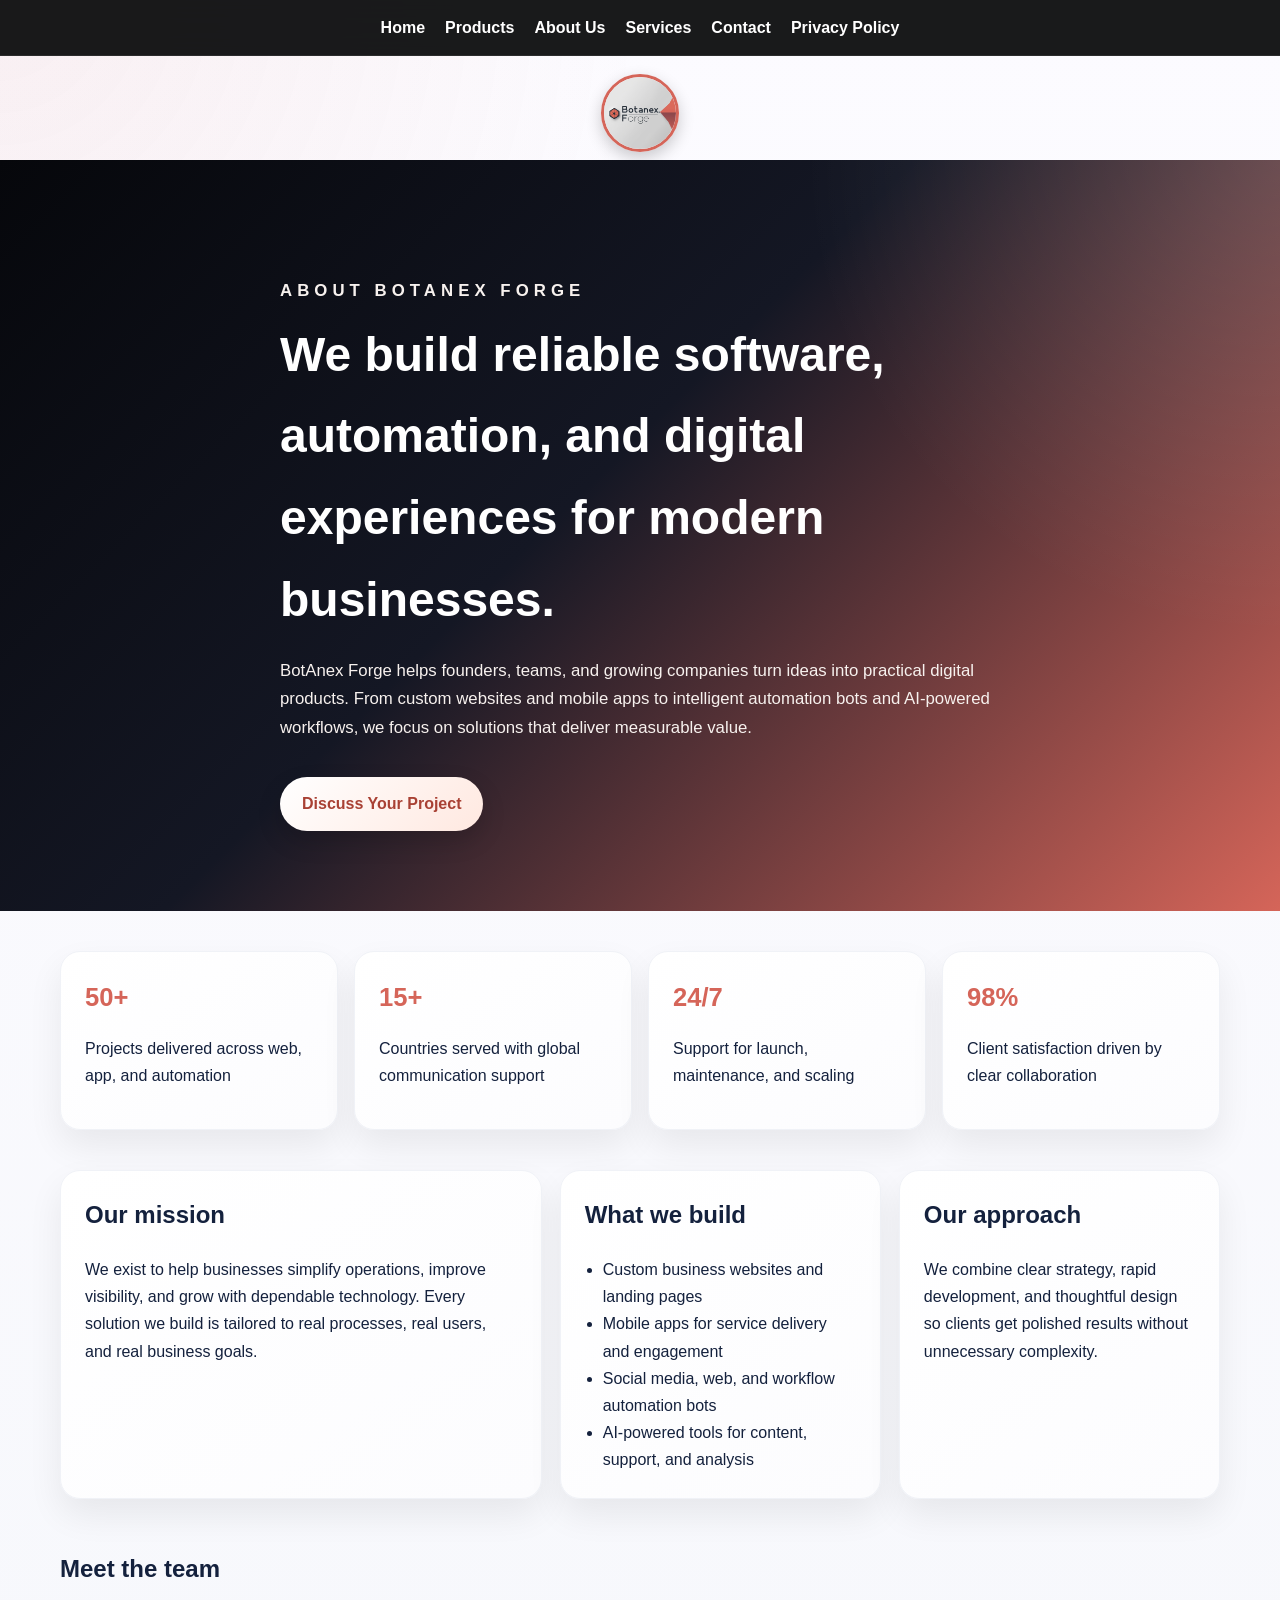
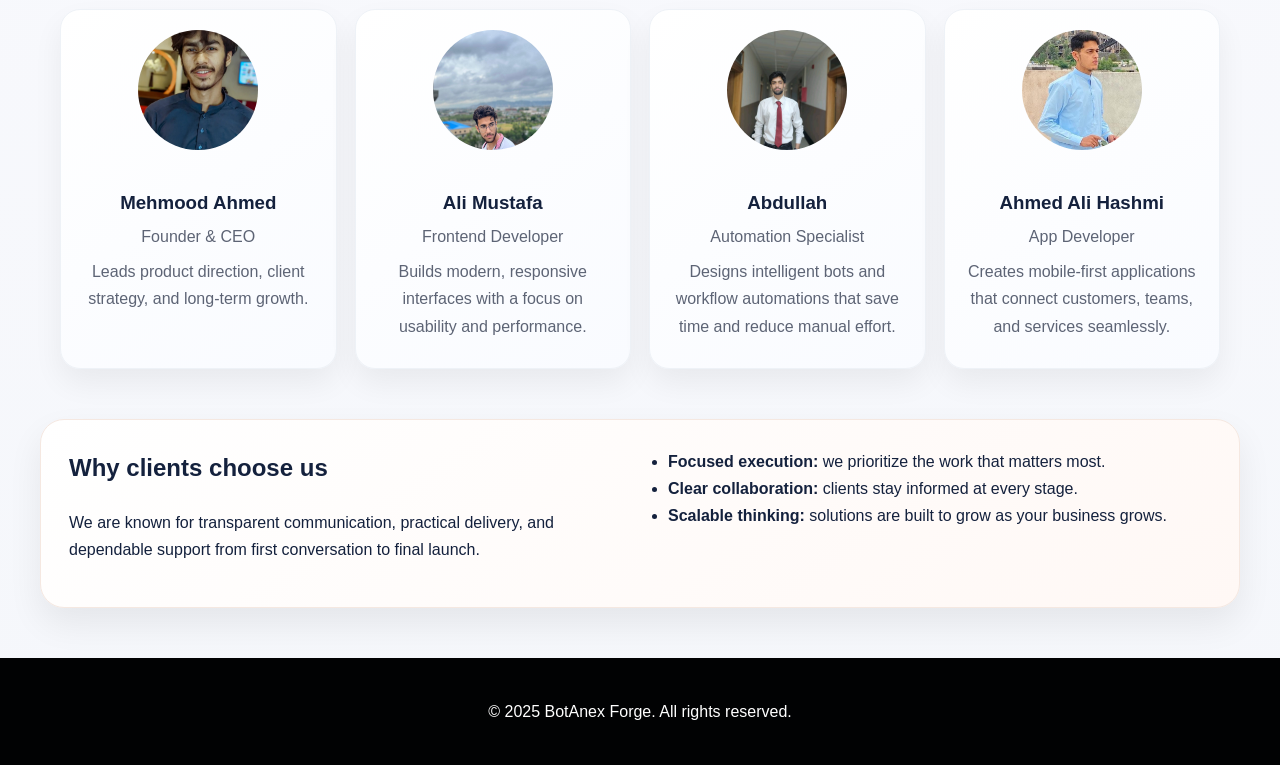
==== about.html @ 33f6a1dc "Initial commit" ====
<!DOCTYPE html>
<html lang="en">
<head>
    <meta charset="UTF-8">
    <meta name="viewport" content="width=device-width, initial-scale=1.0">
    <title>About BotAnex Forge | Software, Automation & Digital Growth</title>
    <link rel="stylesheet" href="about.css">
</head>
<body>
    <nav>
        <ul>
            <li><a href="home.html">Home</a></li>
            <li><a href="products.html">Products</a></li>
            <li><a href="about.html">About Us</a></li>
            <li><a href="services.html">Services</a></li>
            <li><a href="lets_connect.html">Contact</a></li>
            <li><a href="privacy.html">Privacy Policy</a></li>
        </ul>
    </nav>
    <div class="logo-center">
        <a href="home.html" class="login-logo"><img src="images/logo.jpg" alt="BotAnex Forge logo" class="logoimg"></a>
    </div>

    <header class="about-hero">
        <div class="container hero-content">
            <p class="eyebrow">ABOUT BOTANEX FORGE</p>
            <h1>We build reliable software, automation, and digital experiences for modern businesses.</h1>
            <p>BotAnex Forge helps founders, teams, and growing companies turn ideas into practical digital products. From custom websites and mobile apps to intelligent automation bots and AI-powered workflows, we focus on solutions that deliver measurable value.</p>
            <a href="lets_connect.html" class="primary-btn">Discuss Your Project</a>
        </div>
    </header>

    <section class="stats-section">
        <div class="container stats-grid">
            <div class="stat-card">
                <h3>50+</h3>
                <p>Projects delivered across web, app, and automation</p>
            </div>
            <div class="stat-card">
                <h3>15+</h3>
                <p>Countries served with global communication support</p>
            </div>
            <div class="stat-card">
                <h3>24/7</h3>
                <p>Support for launch, maintenance, and scaling</p>
            </div>
            <div class="stat-card">
                <h3>98%</h3>
                <p>Client satisfaction driven by clear collaboration</p>
            </div>
        </div>
    </section>

    <section class="about-section">
        <div class="container about-grid">
            <div class="card wide-card">
                <h2>Our mission</h2>
                <p>We exist to help businesses simplify operations, improve visibility, and grow with dependable technology. Every solution we build is tailored to real processes, real users, and real business goals.</p>
            </div>
            <div class="card">
                <h2>What we build</h2>
                <ul>
                    <li>Custom business websites and landing pages</li>
                    <li>Mobile apps for service delivery and engagement</li>
                    <li>Social media, web, and workflow automation bots</li>
                    <li>AI-powered tools for content, support, and analysis</li>
                </ul>
            </div>
            <div class="card">
                <h2>Our approach</h2>
                <p>We combine clear strategy, rapid development, and thoughtful design so clients get polished results without unnecessary complexity.</p>
            </div>
        </div>
    </section>

    <section class="team-section">
        <div class="container">
            <h2>Meet the team</h2>
            <div class="team-grid">
                <div class="team-member">
                    <img src="images/Mehmood.JPG" alt="Mehmood Ahmed">
                    <h3>Mehmood Ahmed</h3>
                    <p>Founder & CEO</p>
                    <p>Leads product direction, client strategy, and long-term growth.</p>
                </div>
                <div class="team-member">
                    <img src="images/ali_mustafa.jpeg" alt="Ali Mustafa">
                    <h3>Ali Mustafa</h3>
                    <p>Frontend Developer</p>
                    <p>Builds modern, responsive interfaces with a focus on usability and performance.</p>
                </div>
                <div class="team-member">
                    <img src="images/abdullah.jpeg" alt="Abdullah">
                    <h3>Abdullah</h3>
                    <p>Automation Specialist</p>
                    <p>Designs intelligent bots and workflow automations that save time and reduce manual effort.</p>
                </div>
                <div class="team-member">
                    <img src="images/ahmed_ali_hashmi.JPG" alt="Ahmed Ali Hashmi">
                    <h3>Ahmed Ali Hashmi</h3>
                    <p>App Developer</p>
                    <p>Creates mobile-first applications that connect customers, teams, and services seamlessly.</p>
                </div>
            </div>
        </div>
    </section>

    <section class="values-section">
        <div class="container values-grid">
            <div>
                <h2>Why clients choose us</h2>
                <p>We are known for transparent communication, practical delivery, and dependable support from first conversation to final launch.</p>
            </div>
            <div>
                <ul>
                    <li><strong>Focused execution:</strong> we prioritize the work that matters most.</li>
                    <li><strong>Clear collaboration:</strong> clients stay informed at every stage.</li>
                    <li><strong>Scalable thinking:</strong> solutions are built to grow as your business grows.</li>
                </ul>
            </div>
        </div>
    </section>

    <footer>
        <p>&copy; 2025 BotAnex Forge. All rights reserved.</p>
    </footer>
</body>
</html>
---- about.css ----
* {
    box-sizing: border-box;
}

:root {
    --accent: #d56559;
    --accent-deep: #a94134;
    --dark: #010203;
    --surface: #ffffff;
    --surface-soft: #f5f7fb;
    --text: #14213d;
    --muted: #5d6475;
}

body, html {
    margin: 0;
    padding: 0;
    font-family: 'Inter', 'Segoe UI', Arial, sans-serif;
    background:
        radial-gradient(circle at top left, rgba(213, 101, 89, 0.08), transparent 24%),
        linear-gradient(180deg, #fcfbff 0%, var(--surface-soft) 100%);
    color: var(--text);
    line-height: 1.7;
}

nav {
    background: rgba(1, 2, 3, 0.9);
    backdrop-filter: blur(14px);
    padding: 14px 20px;
    position: sticky;
    top: 0;
    z-index: 20;
    border-bottom: 1px solid rgba(255,255,255,0.08);
}

nav ul {
    list-style: none;
    margin: 0;
    padding: 0;
    display: flex;
    justify-content: center;
    gap: 20px;
    flex-wrap: wrap;
}

nav ul li a {
    text-decoration: none;
    color: #fff;
    font-weight: 600;
    transition: color 0.2s ease, transform 0.2s ease;
}

nav ul li a:hover {
    color: #ffd7cf;
    transform: translateY(-1px);
}

.logo-center {
    display: flex;
    justify-content: center;
    padding: 18px 0 0;
}

.logoimg {
    border-radius: 50%;
    object-fit: cover;
    border: 3px solid var(--accent);
    width: 78px;
    height: 78px;
    box-shadow: 0 6px 16px rgba(0, 0, 0, 0.2);
}

.container {
    max-width: 1200px;
    margin: 0 auto;
    padding: 0 20px;
}

.about-hero {
    background: linear-gradient(135deg, #06070b 0%, #141724 45%, #d56559 100%);
    color: #fff;
    padding: 100px 0 80px;
    position: relative;
    overflow: hidden;
}

.about-hero::before {
    content: '';
    position: absolute;
    inset: 0;
    background: radial-gradient(circle at top right, rgba(255,255,255,0.14), transparent 32%);
    pointer-events: none;
}

.hero-content {
    position: relative;
    z-index: 1;
    max-width: 760px;
}

.hero-content {
    max-width: 760px;
}

.eyebrow {
    letter-spacing: 0.3em;
    font-size: 0.8rem;
    font-weight: 700;
    text-transform: uppercase;
    color: #ffd4cc;
    margin-bottom: 8px;
}

.about-hero h1 {
    font-size: clamp(2rem, 4vw, 3rem);
    margin: 0 0 16px;
}

.about-hero p {
    font-size: 1.05rem;
    color: #f7f1ee;
}

.primary-btn {
    display: inline-block;
    margin-top: 18px;
    padding: 13px 22px;
    border-radius: 999px;
    background: linear-gradient(135deg, #fff 0%, #ffe8e0 100%);
    color: var(--accent-deep);
    text-decoration: none;
    font-weight: 700;
    box-shadow: 0 10px 24px rgba(0,0,0,0.16);
}

.stats-section {
    padding: 40px 0 10px;
}

.stats-grid {
    display: grid;
    grid-template-columns: repeat(4, 1fr);
    gap: 16px;
}

.stat-card, .card {
    background: linear-gradient(145deg, #ffffff 0%, #fcfcfe 100%);
    border-radius: 20px;
    padding: 24px;
    box-shadow: 0 16px 35px rgba(1, 2, 3, 0.07);
    border: 1px solid #f0f2f7;
}

.stat-card h3 {
    margin: 0 0 6px;
    font-size: 1.6rem;
    color: var(--accent);
}

.about-section {
    padding: 30px 0 40px;
}

.about-grid {
    display: grid;
    grid-template-columns: 1.5fr 1fr 1fr;
    gap: 18px;
}

.wide-card {
    grid-column: span 1;
}

.card h2, .team-section h2, .values-section h2 {
    margin-top: 0;
    color: var(--text);
}

.card ul {
    margin: 0;
    padding-left: 18px;
}

.team-section {
    padding: 10px 0 40px;
}

.team-grid {
    display: grid;
    grid-template-columns: repeat(4, 1fr);
    gap: 18px;
    margin-top: 20px;
}

.team-member {
    background: linear-gradient(145deg, #ffffff 0%, #f9fbff 100%);
    border-radius: 20px;
    padding: 20px;
    text-align: center;
    box-shadow: 0 14px 30px rgba(1, 2, 3, 0.06);
    border: 1px solid #eef2f7;
}

.team-member img {
    width: 120px;
    height: 120px;
    object-fit: cover;
    border-radius: 50%;
    margin-bottom: 10px;
}

.team-member h3 {
    margin-bottom: 4px;
}

.team-member p {
    margin: 0 0 8px;
    color: var(--muted);
}

.values-section {
    padding: 10px 0 50px;
}

.values-grid {
    display: grid;
    grid-template-columns: 1fr 1fr;
    gap: 20px;
    background: linear-gradient(145deg, #ffffff 0%, #fff8f5 100%);
    border-radius: 24px;
    padding: 28px;
    box-shadow: 0 16px 35px rgba(1, 2, 3, 0.07);
    border: 1px solid #f5e8e1;
}

.values-grid ul {
    margin: 0;
    padding-left: 18px;
}

footer {
    background: var(--dark);
    color: #fff;
    text-align: center;
    padding: 24px 20px;
}

@media (max-width: 900px) {
    .stats-grid, .team-grid, .about-grid, .values-grid {
        grid-template-columns: 1fr 1fr;
    }
}

@media (max-width: 640px) {
    .stats-grid, .team-grid, .about-grid, .values-grid {
        grid-template-columns: 1fr;
    }
}
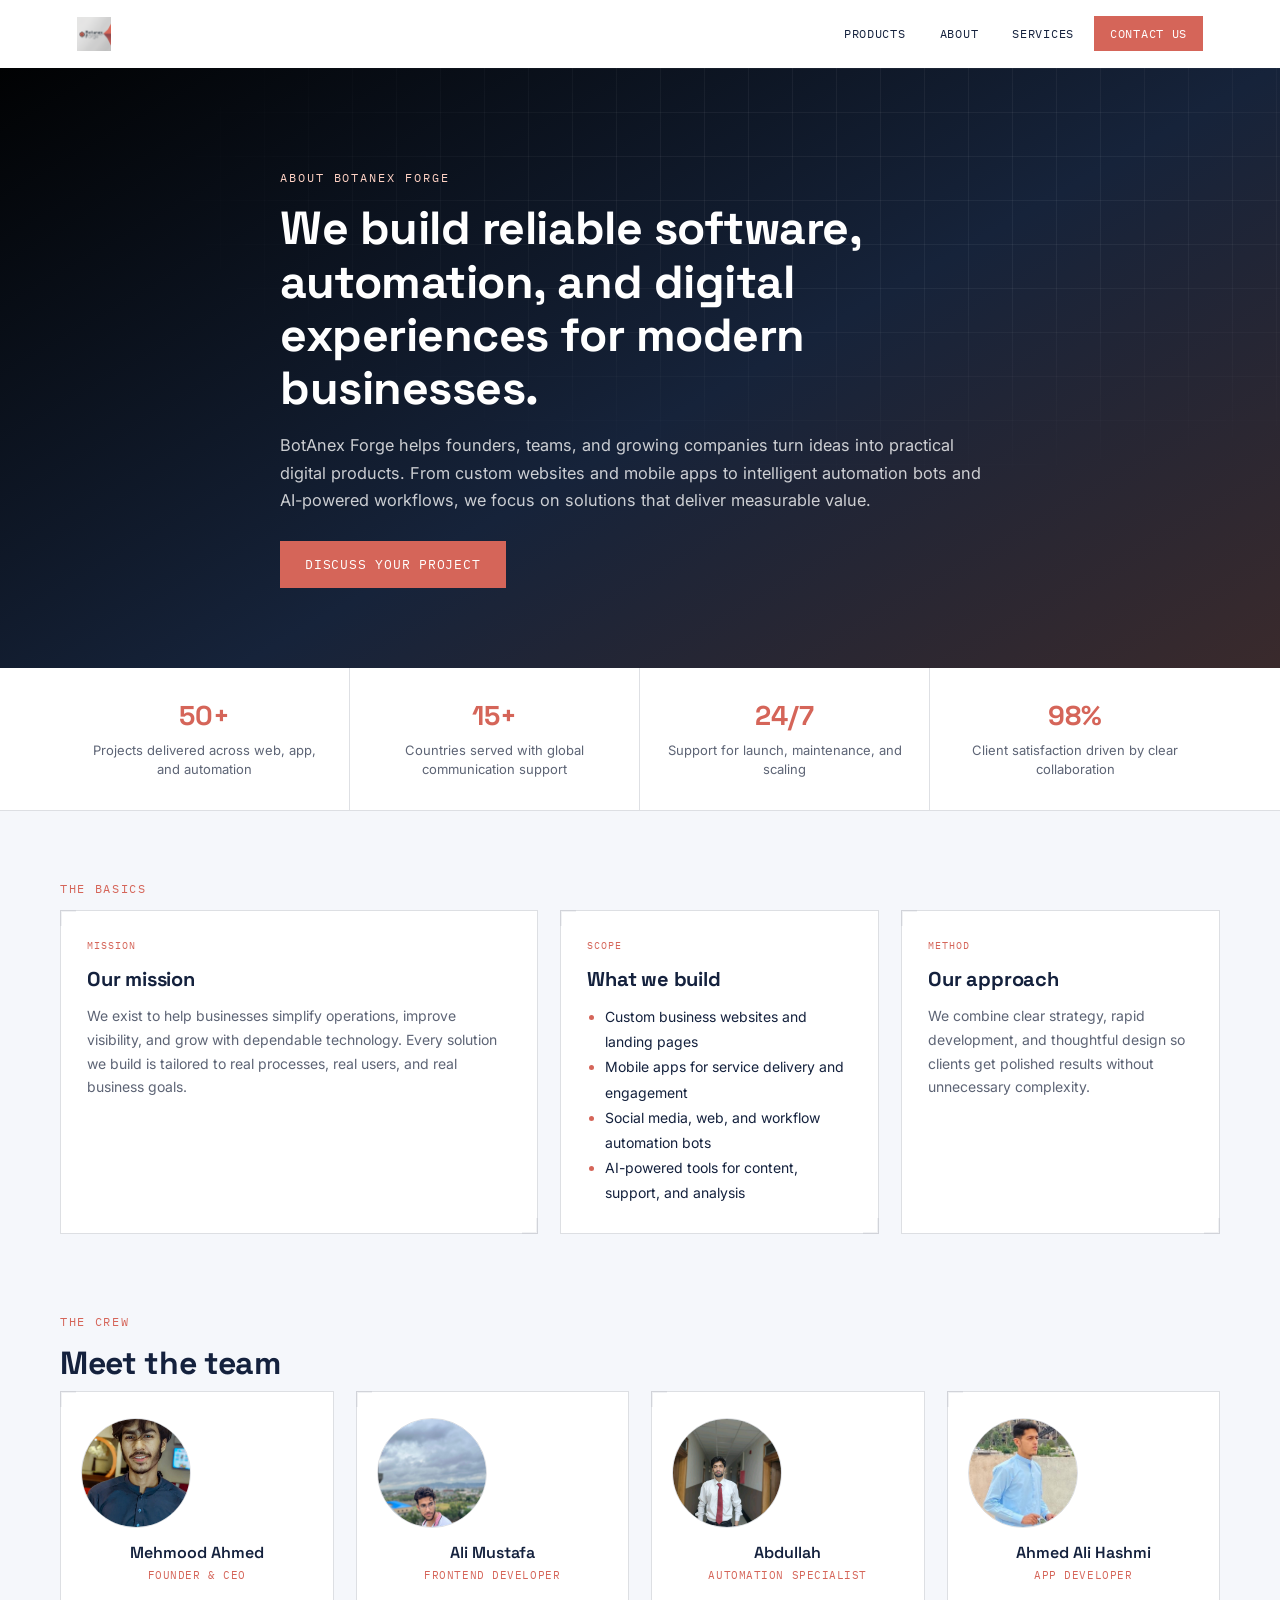
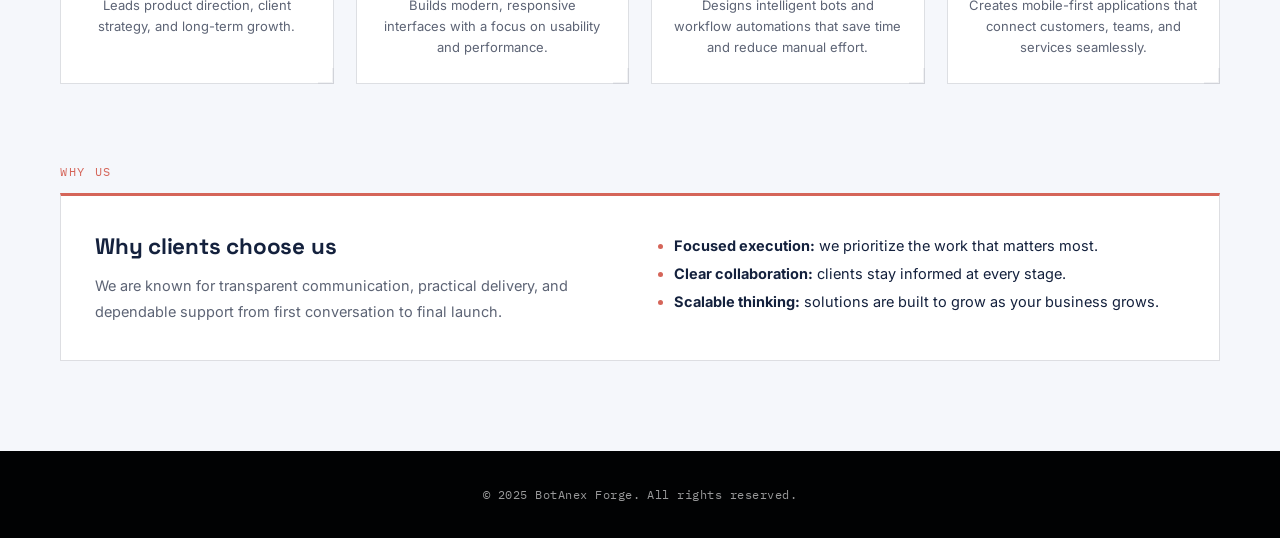
==== commit a337a0b0: "Merge remote changes" ====
--- a/about.html
+++ b/about.html
@@ -4,24 +4,42 @@
     <meta charset="UTF-8">
     <meta name="viewport" content="width=device-width, initial-scale=1.0">
     <title>About BotAnex Forge | Software, Automation & Digital Growth</title>
+    <link href="https://fonts.googleapis.com/css2?family=Space+Grotesk:wght@500;600;700&family=IBM+Plex+Mono:wght@400;500;600&family=Inter:wght@400;500&display=swap" rel="stylesheet">
+    <link rel="stylesheet" href="theme.css">
+    <link rel="stylesheet" href="nav.css">
     <link rel="stylesheet" href="about.css">
 </head>
 <body>
-    <nav>
-        <ul>
-            <li><a href="home.html">Home</a></li>
+
+    <nav id="siteNav">
+        <div class="logo">
+            <a href="home.html"><img src="images/logo.jpg" alt="BotAnex Forge logo"></a>
+        </div>
+
+        <button class="nav-toggle" id="navToggle" aria-label="Open menu" aria-expanded="false" aria-controls="navLinks">
+            <span></span><span></span><span></span>
+        </button>
+
+        <ul id="navLinks">
             <li><a href="products.html">Products</a></li>
-            <li><a href="about.html">About Us</a></li>
-            <li><a href="services.html">Services</a></li>
-            <li><a href="lets_connect.html">Contact</a></li>
-            <li><a href="privacy.html">Privacy Policy</a></li>
+            <li><a href="about.html">About</a></li>
+            <li class="dropdown">
+                <a href="services.html" class="dropbtn">Services</a>
+                <ul class="dropdown-content">
+                    <li><a href="services.html#social-automation">Social Automation</a></li>
+                    <li><a href="services.html#automation">Workflow Automation</a></li>
+                    <li><a href="services.html#app-development">App Development</a></li>
+                    <li><a href="services.html#website">Web Development</a></li>
+                    <li><a href="services.html#ai">Artificial Intelligence</a></li>
+                    <li><a href="services.html#digital">Digital Marketing</a></li>
+                </ul>
+            </li>
+            <li><a href="lets_connect.html" class="nav-cta">Contact Us</a></li>
         </ul>
     </nav>
-    <div class="logo-center">
-        <a href="home.html" class="login-logo"><img src="images/logo.jpg" alt="BotAnex Forge logo" class="logoimg"></a>
-    </div>
 
     <header class="about-hero">
+        <div class="about-hero-overlay" aria-hidden="true"></div>
         <div class="container hero-content">
             <p class="eyebrow">ABOUT BOTANEX FORGE</p>
             <h1>We build reliable software, automation, and digital experiences for modern businesses.</h1>
@@ -52,53 +70,60 @@
     </section>
 
     <section class="about-section">
-        <div class="container about-grid">
-            <div class="card wide-card">
-                <h2>Our mission</h2>
-                <p>We exist to help businesses simplify operations, improve visibility, and grow with dependable technology. Every solution we build is tailored to real processes, real users, and real business goals.</p>
-            </div>
-            <div class="card">
-                <h2>What we build</h2>
-                <ul>
-                    <li>Custom business websites and landing pages</li>
-                    <li>Mobile apps for service delivery and engagement</li>
-                    <li>Social media, web, and workflow automation bots</li>
-                    <li>AI-powered tools for content, support, and analysis</li>
-                </ul>
-            </div>
-            <div class="card">
-                <h2>Our approach</h2>
-                <p>We combine clear strategy, rapid development, and thoughtful design so clients get polished results without unnecessary complexity.</p>
+        <div class="container">
+            <p class="section-eyebrow">The Basics</p>
+            <div class="about-grid">
+                <div class="card wide-card">
+                    <span class="spec-code">MISSION</span>
+                    <h2>Our mission</h2>
+                    <p>We exist to help businesses simplify operations, improve visibility, and grow with dependable technology. Every solution we build is tailored to real processes, real users, and real business goals.</p>
+                </div>
+                <div class="card">
+                    <span class="spec-code">SCOPE</span>
+                    <h2>What we build</h2>
+                    <ul>
+                        <li>Custom business websites and landing pages</li>
+                        <li>Mobile apps for service delivery and engagement</li>
+                        <li>Social media, web, and workflow automation bots</li>
+                        <li>AI-powered tools for content, support, and analysis</li>
+                    </ul>
+                </div>
+                <div class="card">
+                    <span class="spec-code">METHOD</span>
+                    <h2>Our approach</h2>
+                    <p>We combine clear strategy, rapid development, and thoughtful design so clients get polished results without unnecessary complexity.</p>
+                </div>
             </div>
         </div>
     </section>
 
     <section class="team-section">
         <div class="container">
+            <p class="section-eyebrow">The Crew</p>
             <h2>Meet the team</h2>
             <div class="team-grid">
                 <div class="team-member">
                     <img src="images/Mehmood.JPG" alt="Mehmood Ahmed">
                     <h3>Mehmood Ahmed</h3>
-                    <p>Founder & CEO</p>
+                    <p class="role">Founder & CEO</p>
                     <p>Leads product direction, client strategy, and long-term growth.</p>
                 </div>
                 <div class="team-member">
                     <img src="images/ali_mustafa.jpeg" alt="Ali Mustafa">
                     <h3>Ali Mustafa</h3>
-                    <p>Frontend Developer</p>
+                    <p class="role">Frontend Developer</p>
                     <p>Builds modern, responsive interfaces with a focus on usability and performance.</p>
                 </div>
                 <div class="team-member">
                     <img src="images/abdullah.jpeg" alt="Abdullah">
                     <h3>Abdullah</h3>
-                    <p>Automation Specialist</p>
+                    <p class="role">Automation Specialist</p>
                     <p>Designs intelligent bots and workflow automations that save time and reduce manual effort.</p>
                 </div>
                 <div class="team-member">
                     <img src="images/ahmed_ali_hashmi.JPG" alt="Ahmed Ali Hashmi">
                     <h3>Ahmed Ali Hashmi</h3>
-                    <p>App Developer</p>
+                    <p class="role">App Developer</p>
                     <p>Creates mobile-first applications that connect customers, teams, and services seamlessly.</p>
                 </div>
             </div>
@@ -106,23 +131,28 @@
     </section>
 
     <section class="values-section">
-        <div class="container values-grid">
-            <div>
-                <h2>Why clients choose us</h2>
-                <p>We are known for transparent communication, practical delivery, and dependable support from first conversation to final launch.</p>
-            </div>
-            <div>
-                <ul>
-                    <li><strong>Focused execution:</strong> we prioritize the work that matters most.</li>
-                    <li><strong>Clear collaboration:</strong> clients stay informed at every stage.</li>
-                    <li><strong>Scalable thinking:</strong> solutions are built to grow as your business grows.</li>
-                </ul>
+        <div class="container">
+            <p class="section-eyebrow">Why Us</p>
+            <div class="values-grid">
+                <div>
+                    <h2>Why clients choose us</h2>
+                    <p>We are known for transparent communication, practical delivery, and dependable support from first conversation to final launch.</p>
+                </div>
+                <div>
+                    <ul>
+                        <li><strong>Focused execution:</strong> we prioritize the work that matters most.</li>
+                        <li><strong>Clear collaboration:</strong> clients stay informed at every stage.</li>
+                        <li><strong>Scalable thinking:</strong> solutions are built to grow as your business grows.</li>
+                    </ul>
+                </div>
             </div>
         </div>
     </section>
 
-    <footer>
+    <footer class="site-footer">
         <p>&copy; 2025 BotAnex Forge. All rights reserved.</p>
     </footer>
+
+<script src="nav.js"></script>
 </body>
-</html>
+</html>
--- a/theme.css
+++ b/theme.css
@@ -0,0 +1,38 @@
+/* =============================================
+   SHARED THEME — link this on every page, before
+   nav.css and the page-specific stylesheet.
+   ============================================= */
+:root{
+    --accent:        #D56559;
+    --accent-deep:   #A94134;
+    --dark:          #010203;
+    --surface:       #FFFFFF;
+    --surface-soft:  #F5F7FB;
+    --surface-hi:    #EDF0F7;
+    --text:          #14213D;
+    --muted:         #5D6475;
+
+    --line:          rgba(20,33,61,.14);
+    --line-soft:     rgba(20,33,61,.06);
+    --on-accent:     #FFFFFF;
+    --accent-soft:   rgba(213,101,89,.10);
+
+    --font-display:  'Space Grotesk', sans-serif;
+    --font-mono:     'IBM Plex Mono', monospace;
+    --font-body:     'Inter', sans-serif;
+}
+
+*{ box-sizing:border-box; }
+
+html{ scroll-behavior:smooth; }
+
+body{
+    margin:0;
+    font-family:var(--font-body);
+    color:var(--text);
+    background:var(--surface);
+}
+
+a{ color:inherit; }
+
+img{ max-width:100%; display:block; }
--- a/nav.css
+++ b/nav.css
@@ -0,0 +1,208 @@
+/* =============================================
+   SHARED NAV — link after theme.css on every page
+   ============================================= */
+/* =============================================
+   NAV
+   ============================================= */
+#siteNav{
+    position:sticky;
+    top:0;
+    z-index:100;
+    display:flex;
+    align-items:center;
+    justify-content:space-between;
+    gap:24px;
+    padding:16px 6vw;
+    background:var(--surface);
+    border-bottom:1px solid transparent;
+    transition:.25s ease;
+    font-family:var(--font-mono);
+}
+
+#siteNav.nav-scrolled{
+    border-bottom-color:var(--line);
+    box-shadow:0 8px 24px rgba(4,14,26,.06);
+}
+
+#siteNav .logo img{
+    height:34px;
+    display:block;
+}
+
+#siteNav ul{
+    list-style:none;
+    display:flex;
+    align-items:center;
+    gap:6px;
+    margin:0;
+    padding:0;
+}
+
+#siteNav > ul > li{
+    position:relative;
+}
+
+#siteNav > ul > li > a{
+    display:block;
+    padding:10px 14px;
+    font-size:12px;
+    letter-spacing:.06em;
+    text-transform:uppercase;
+    color:var(--text);
+    text-decoration:none;
+    position:relative;
+    transition:.2s ease;
+}
+
+#siteNav > ul > li > a::after{
+    content:"";
+    position:absolute;
+    left:14px;
+    right:14px;
+    bottom:6px;
+    height:2px;
+    background:var(--accent);
+    transform:scaleX(0);
+    transform-origin:left;
+    transition:.25s ease;
+}
+
+#siteNav > ul > li > a:hover,
+#siteNav > ul > li > a:focus-visible{
+    color:var(--accent-deep);
+}
+
+#siteNav > ul > li > a:hover::after,
+#siteNav > ul > li > a:focus-visible::after{
+    transform:scaleX(1);
+}
+
+.nav-cta{
+    background:var(--accent);
+    color:var(--on-accent) !important;
+    padding:10px 16px !important;
+}
+
+.nav-cta::after{ display:none; }
+
+.nav-cta:hover{ background:var(--accent-deep); color:var(--on-accent) !important; }
+
+/* dropdown */
+.dropdown-content{
+    position:absolute;
+    top:calc(100% + 10px);
+    left:0;
+    min-width:220px;
+    background:var(--surface);
+    border:1px solid var(--line);
+    box-shadow:0 20px 40px rgba(4,14,26,.12);
+    padding:6px;
+    opacity:0;
+    visibility:hidden;
+    transform:translateY(6px);
+    transition:.2s ease;
+}
+
+.dropdown-content li{ list-style:none; }
+
+.dropdown-content a{
+    display:block;
+    padding:10px 12px;
+    font-size:11px;
+    letter-spacing:.04em;
+    text-transform:uppercase;
+    color:var(--muted);
+    text-decoration:none;
+    transition:.15s ease;
+}
+
+.dropdown-content a:hover{
+    background:var(--accent-soft);
+    color:var(--accent-deep);
+}
+
+.dropdown:hover .dropdown-content,
+.dropdown:focus-within .dropdown-content{
+    opacity:1;
+    visibility:visible;
+    transform:translateY(0);
+}
+
+.dropdown.dropdown-open .dropdown-content{
+    opacity:1;
+    visibility:visible;
+    transform:translateY(0);
+}
+
+/* hamburger */
+.nav-toggle{
+    display:none;
+    flex-direction:column;
+    justify-content:center;
+    gap:5px;
+    width:34px;
+    height:34px;
+    background:transparent;
+    border:1px solid var(--line);
+    cursor:pointer;
+    padding:0;
+}
+
+.nav-toggle span{
+    display:block;
+    height:2px;
+    margin:0 7px;
+    background:var(--text);
+    transition:.25s ease;
+}
+
+.nav-toggle[aria-expanded="true"] span:nth-child(1){ transform:translateY(7px) rotate(45deg); }
+.nav-toggle[aria-expanded="true"] span:nth-child(2){ opacity:0; }
+.nav-toggle[aria-expanded="true"] span:nth-child(3){ transform:translateY(-7px) rotate(-45deg); }
+
+@media(max-width:900px){
+    .nav-toggle{ display:flex; }
+
+    #siteNav ul#navLinks{
+        position:absolute;
+        top:100%;
+        left:0;
+        right:0;
+        flex-direction:column;
+        align-items:stretch;
+        gap:0;
+        background:var(--surface);
+        border-bottom:1px solid var(--line);
+        max-height:0;
+        overflow:hidden;
+        transition:.3s ease;
+    }
+
+    #siteNav ul#navLinks.nav-open{
+        max-height:600px;
+    }
+
+    #siteNav > ul > li > a{ padding:16px 6vw; }
+    #siteNav > ul > li > a::after{ display:none; }
+    .nav-cta{ margin:8px 6vw; text-align:center; }
+
+    .dropdown-content{
+        position:static;
+        opacity:1;
+        visibility:visible;
+        transform:none;
+        border:none;
+        box-shadow:none;
+        max-height:0;
+        overflow:hidden;
+        padding:0;
+        transition:.25s ease;
+    }
+
+    .dropdown.dropdown-open .dropdown-content{
+        max-height:400px;
+        padding:0 0 8px;
+    }
+
+    .dropdown-content a{ padding:10px 6vw 10px calc(6vw + 14px); }
+}
--- a/about.css
+++ b/about.css
@@ -1,258 +1,381 @@
-* {
-    box-sizing: border-box;
-}
-
-:root {
-    --accent: #d56559;
-    --accent-deep: #a94134;
-    --dark: #010203;
-    --surface: #ffffff;
-    --surface-soft: #f5f7fb;
-    --text: #14213d;
-    --muted: #5d6475;
-}
-
-body, html {
-    margin: 0;
-    padding: 0;
-    font-family: 'Inter', 'Segoe UI', Arial, sans-serif;
-    background:
-        radial-gradient(circle at top left, rgba(213, 101, 89, 0.08), transparent 24%),
-        linear-gradient(180deg, #fcfbff 0%, var(--surface-soft) 100%);
-    color: var(--text);
-    line-height: 1.7;
-}
-
-nav {
-    background: rgba(1, 2, 3, 0.9);
-    backdrop-filter: blur(14px);
-    padding: 14px 20px;
-    position: sticky;
-    top: 0;
-    z-index: 20;
-    border-bottom: 1px solid rgba(255,255,255,0.08);
-}
-
-nav ul {
-    list-style: none;
-    margin: 0;
-    padding: 0;
-    display: flex;
-    justify-content: center;
-    gap: 20px;
-    flex-wrap: wrap;
-}
-
-nav ul li a {
-    text-decoration: none;
-    color: #fff;
-    font-weight: 600;
-    transition: color 0.2s ease, transform 0.2s ease;
-}
-
-nav ul li a:hover {
-    color: #ffd7cf;
-    transform: translateY(-1px);
-}
-
-.logo-center {
-    display: flex;
-    justify-content: center;
-    padding: 18px 0 0;
-}
-
-.logoimg {
-    border-radius: 50%;
-    object-fit: cover;
-    border: 3px solid var(--accent);
-    width: 78px;
-    height: 78px;
-    box-shadow: 0 6px 16px rgba(0, 0, 0, 0.2);
-}
-
-.container {
-    max-width: 1200px;
-    margin: 0 auto;
-    padding: 0 20px;
-}
-
-.about-hero {
-    background: linear-gradient(135deg, #06070b 0%, #141724 45%, #d56559 100%);
-    color: #fff;
-    padding: 100px 0 80px;
-    position: relative;
-    overflow: hidden;
-}
-
-.about-hero::before {
-    content: '';
-    position: absolute;
-    inset: 0;
-    background: radial-gradient(circle at top right, rgba(255,255,255,0.14), transparent 32%);
-    pointer-events: none;
-}
-
-.hero-content {
-    position: relative;
-    z-index: 1;
-    max-width: 760px;
-}
-
-.hero-content {
-    max-width: 760px;
-}
-
-.eyebrow {
-    letter-spacing: 0.3em;
-    font-size: 0.8rem;
-    font-weight: 700;
-    text-transform: uppercase;
-    color: #ffd4cc;
-    margin-bottom: 8px;
-}
-
-.about-hero h1 {
-    font-size: clamp(2rem, 4vw, 3rem);
-    margin: 0 0 16px;
-}
-
-.about-hero p {
-    font-size: 1.05rem;
-    color: #f7f1ee;
-}
-
-.primary-btn {
-    display: inline-block;
-    margin-top: 18px;
-    padding: 13px 22px;
-    border-radius: 999px;
-    background: linear-gradient(135deg, #fff 0%, #ffe8e0 100%);
-    color: var(--accent-deep);
-    text-decoration: none;
-    font-weight: 700;
-    box-shadow: 0 10px 24px rgba(0,0,0,0.16);
-}
-
-.stats-section {
-    padding: 40px 0 10px;
-}
-
-.stats-grid {
-    display: grid;
-    grid-template-columns: repeat(4, 1fr);
-    gap: 16px;
-}
-
-.stat-card, .card {
-    background: linear-gradient(145deg, #ffffff 0%, #fcfcfe 100%);
-    border-radius: 20px;
-    padding: 24px;
-    box-shadow: 0 16px 35px rgba(1, 2, 3, 0.07);
-    border: 1px solid #f0f2f7;
-}
-
-.stat-card h3 {
-    margin: 0 0 6px;
-    font-size: 1.6rem;
-    color: var(--accent);
-}
-
-.about-section {
-    padding: 30px 0 40px;
-}
-
-.about-grid {
-    display: grid;
-    grid-template-columns: 1.5fr 1fr 1fr;
-    gap: 18px;
-}
-
-.wide-card {
-    grid-column: span 1;
-}
-
-.card h2, .team-section h2, .values-section h2 {
-    margin-top: 0;
-    color: var(--text);
-}
-
-.card ul {
-    margin: 0;
-    padding-left: 18px;
-}
-
-.team-section {
-    padding: 10px 0 40px;
-}
-
-.team-grid {
-    display: grid;
-    grid-template-columns: repeat(4, 1fr);
-    gap: 18px;
-    margin-top: 20px;
-}
-
-.team-member {
-    background: linear-gradient(145deg, #ffffff 0%, #f9fbff 100%);
-    border-radius: 20px;
-    padding: 20px;
-    text-align: center;
-    box-shadow: 0 14px 30px rgba(1, 2, 3, 0.06);
-    border: 1px solid #eef2f7;
-}
-
-.team-member img {
-    width: 120px;
-    height: 120px;
-    object-fit: cover;
-    border-radius: 50%;
-    margin-bottom: 10px;
-}
-
-.team-member h3 {
-    margin-bottom: 4px;
-}
-
-.team-member p {
-    margin: 0 0 8px;
-    color: var(--muted);
-}
-
-.values-section {
-    padding: 10px 0 50px;
-}
-
-.values-grid {
-    display: grid;
-    grid-template-columns: 1fr 1fr;
-    gap: 20px;
-    background: linear-gradient(145deg, #ffffff 0%, #fff8f5 100%);
-    border-radius: 24px;
-    padding: 28px;
-    box-shadow: 0 16px 35px rgba(1, 2, 3, 0.07);
-    border: 1px solid #f5e8e1;
-}
-
-.values-grid ul {
-    margin: 0;
-    padding-left: 18px;
-}
-
-footer {
-    background: var(--dark);
-    color: #fff;
-    text-align: center;
-    padding: 24px 20px;
-}
-
-@media (max-width: 900px) {
-    .stats-grid, .team-grid, .about-grid, .values-grid {
-        grid-template-columns: 1fr 1fr;
+/* =============================================
+   ABOUT PAGE — link after theme.css and nav.css
+   ============================================= */
+
+.container{
+    max-width:1200px;
+    margin:0 auto;
+    padding:0 20px;
+}
+
+body{
+    background:var(--surface-soft);
+}
+
+.section-eyebrow{
+    font-family:var(--font-mono);
+    font-size:12px;
+    letter-spacing:.14em;
+    text-transform:uppercase;
+    color:var(--accent);
+    margin:0 0 14px;
+}
+
+/* =============================================
+   HERO
+   ============================================= */
+.about-hero{
+    position:relative;
+    background:linear-gradient(150deg, var(--dark) 0%, #16233A 55%, #3A2A2C 100%);
+    color:#fff;
+    padding:100px 0 80px;
+    overflow:hidden;
+    isolation:isolate;
+}
+
+.about-hero-overlay{
+    position:absolute;
+    inset:0;
+    z-index:0;
+    background-image:
+        linear-gradient(rgba(255,255,255,.05) 1px, transparent 1px),
+        linear-gradient(90deg, rgba(255,255,255,.05) 1px, transparent 1px);
+    background-size:44px 44px;
+    -webkit-mask-image:radial-gradient(ellipse 70% 60% at 70% 20%, black 30%, transparent 85%);
+            mask-image:radial-gradient(ellipse 70% 60% at 70% 20%, black 30%, transparent 85%);
+}
+
+.about-hero .hero-content{
+    position:relative;
+    z-index:1;
+    max-width:760px;
+}
+
+.about-hero .eyebrow{
+    font-family:var(--font-mono);
+    letter-spacing:.16em;
+    font-size:12px;
+    text-transform:uppercase;
+    color:#FFD2C4;
+    margin:0 0 14px;
+}
+
+.about-hero h1{
+    font-family:var(--font-display);
+    font-weight:700;
+    font-size:clamp(2rem, 4vw, 2.9rem);
+    line-height:1.15;
+    letter-spacing:-.01em;
+    margin:0 0 16px;
+}
+
+.about-hero p{
+    font-size:1.02rem;
+    line-height:1.7;
+    color:rgba(255,255,255,.78);
+    margin:0;
+}
+
+.primary-btn{
+    display:inline-block;
+    margin-top:26px;
+    font-family:var(--font-mono);
+    font-size:13px;
+    letter-spacing:.06em;
+    text-transform:uppercase;
+    padding:14px 24px;
+    background:var(--accent);
+    border:1px solid var(--accent);
+    color:#fff;
+    text-decoration:none;
+    transition:.25s ease;
+}
+
+.primary-btn:hover{
+    background:transparent;
+    color:#fff;
+    border-color:rgba(255,255,255,.5);
+    transform:translateY(-2px);
+}
+
+/* =============================================
+   STATS
+   ============================================= */
+.stats-section{
+    padding:0;
+    background:var(--surface);
+    border-bottom:1px solid var(--line);
+}
+
+.stats-grid{
+    display:grid;
+    grid-template-columns:repeat(4, 1fr);
+}
+
+.stat-card{
+    padding:30px 24px;
+    text-align:center;
+    border-right:1px solid var(--line);
+}
+
+.stat-card:last-child{ border-right:none; }
+
+.stat-card h3{
+    font-family:var(--font-display);
+    font-weight:700;
+    font-size:1.7rem;
+    color:var(--accent);
+    margin:0 0 8px;
+}
+
+.stat-card p{
+    font-size:13px;
+    line-height:1.5;
+    color:var(--muted);
+    margin:0;
+}
+
+/* =============================================
+   ABOUT GRID — mission / scope / method
+   ============================================= */
+.about-section{
+    padding:70px 0 20px;
+}
+
+.about-grid{
+    display:grid;
+    grid-template-columns:1.5fr 1fr 1fr;
+    gap:22px;
+}
+
+.card{
+    position:relative;
+    background:var(--surface);
+    border:1px solid var(--line);
+    padding:28px 26px;
+}
+
+.card::before,
+.card::after{
+    content:"";
+    position:absolute;
+    width:14px;
+    height:14px;
+    border-style:solid;
+    border-width:0;
+    border-color:var(--line-soft);
+}
+
+.card::before{ top:-1px; left:-1px; border-top-width:2px; border-left-width:2px; }
+.card::after{ bottom:-1px; right:-1px; border-bottom-width:2px; border-right-width:2px; }
+
+.spec-code{
+    display:block;
+    font-family:var(--font-mono);
+    font-size:10px;
+    letter-spacing:.1em;
+    color:var(--accent);
+    margin-bottom:14px;
+}
+
+.card h2{
+    font-family:var(--font-display);
+    font-weight:700;
+    font-size:1.25rem;
+    letter-spacing:-.01em;
+    margin:0 0 12px;
+    color:var(--text);
+}
+
+.card p{
+    font-size:14px;
+    line-height:1.7;
+    color:var(--muted);
+    margin:0;
+}
+
+.card ul{
+    margin:0;
+    padding-left:18px;
+    font-size:14px;
+    line-height:1.8;
+    color:var(--text);
+}
+
+.card li::marker{ color:var(--accent); }
+
+/* =============================================
+   TEAM
+   ============================================= */
+.team-section{
+    padding:60px 0 20px;
+}
+
+.team-grid{
+    display:grid;
+    grid-template-columns:repeat(4, 1fr);
+    gap:22px;
+    margin-top:8px;
+}
+
+.team-section h2{
+    font-family:var(--font-display);
+    font-weight:700;
+    font-size:clamp(1.6rem, 3vw, 2rem);
+    letter-spacing:-.01em;
+    margin:0 0 6px;
+}
+
+.team-member{
+    position:relative;
+    background:var(--surface);
+    border:1px solid var(--line);
+    padding:26px 20px;
+    text-align:center;
+    transition:.3s ease;
+}
+
+.team-member::before,
+.team-member::after{
+    content:"";
+    position:absolute;
+    width:14px;
+    height:14px;
+    border-style:solid;
+    border-width:0;
+    border-color:var(--line-soft);
+    transition:.3s ease;
+}
+
+.team-member::before{ top:-1px; left:-1px; border-top-width:2px; border-left-width:2px; }
+.team-member::after{ bottom:-1px; right:-1px; border-bottom-width:2px; border-right-width:2px; }
+
+.team-member:hover::before,
+.team-member:hover::after{
+    border-color:var(--accent);
+    width:20px;
+    height:20px;
+}
+
+.team-member:hover{
+    transform:translateY(-6px);
+    box-shadow:0 24px 48px rgba(4,14,26,.1);
+}
+
+.team-member img{
+    width:110px;
+    height:110px;
+    object-fit:cover;
+    border-radius:50%;
+    border:1px solid var(--line);
+    margin-bottom:14px;
+}
+
+.team-member h3{
+    font-family:var(--font-display);
+    font-weight:600;
+    font-size:16px;
+    margin:0 0 4px;
+}
+
+.team-member .role{
+    font-family:var(--font-mono);
+    font-size:11px;
+    letter-spacing:.05em;
+    text-transform:uppercase;
+    color:var(--accent);
+    margin:0 0 10px;
+}
+
+.team-member p{
+    font-size:13px;
+    line-height:1.6;
+    color:var(--muted);
+    margin:0;
+}
+
+/* =============================================
+   VALUES
+   ============================================= */
+.values-section{
+    padding:60px 0 90px;
+}
+
+.values-grid{
+    display:grid;
+    grid-template-columns:1fr 1fr;
+    gap:32px;
+    background:var(--surface);
+    border:1px solid var(--line);
+    border-top:3px solid var(--accent);
+    padding:36px 34px;
+}
+
+.values-grid h2{
+    font-family:var(--font-display);
+    font-weight:700;
+    font-size:1.4rem;
+    letter-spacing:-.01em;
+    margin:0 0 12px;
+    color:var(--text);
+}
+
+.values-grid p{
+    font-size:14.5px;
+    line-height:1.75;
+    color:var(--muted);
+    margin:0;
+}
+
+.values-grid ul{
+    margin:0;
+    padding-left:18px;
+    font-size:14.5px;
+    line-height:1.9;
+    color:var(--text);
+}
+
+.values-grid li::marker{ color:var(--accent); }
+
+/* =============================================
+   FOOTER
+   ============================================= */
+.site-footer{
+    background:var(--dark);
+    color:rgba(255,255,255,.6);
+    text-align:center;
+    padding:24px 20px;
+    font-family:var(--font-mono);
+    font-size:12px;
+    letter-spacing:.04em;
+}
+
+/* =============================================
+   RESPONSIVE
+   ============================================= */
+@media(max-width:900px){
+    .stats-grid,
+    .team-grid,
+    .about-grid,
+    .values-grid{
+        grid-template-columns:1fr 1fr;
     }
-}
-
-@media (max-width: 640px) {
-    .stats-grid, .team-grid, .about-grid, .values-grid {
-        grid-template-columns: 1fr;
+
+    .stat-card:nth-child(2){ border-right:none; }
+}
+
+@media(max-width:640px){
+    .stats-grid,
+    .team-grid,
+    .about-grid,
+    .values-grid{
+        grid-template-columns:1fr;
     }
-}
+
+    .stat-card{ border-right:none; border-bottom:1px solid var(--line); }
+    .stat-card:last-child{ border-bottom:none; }
+}
+
+@media (prefers-reduced-motion: reduce){
+    .team-member, .primary-btn{ transition:none !important; }
+}
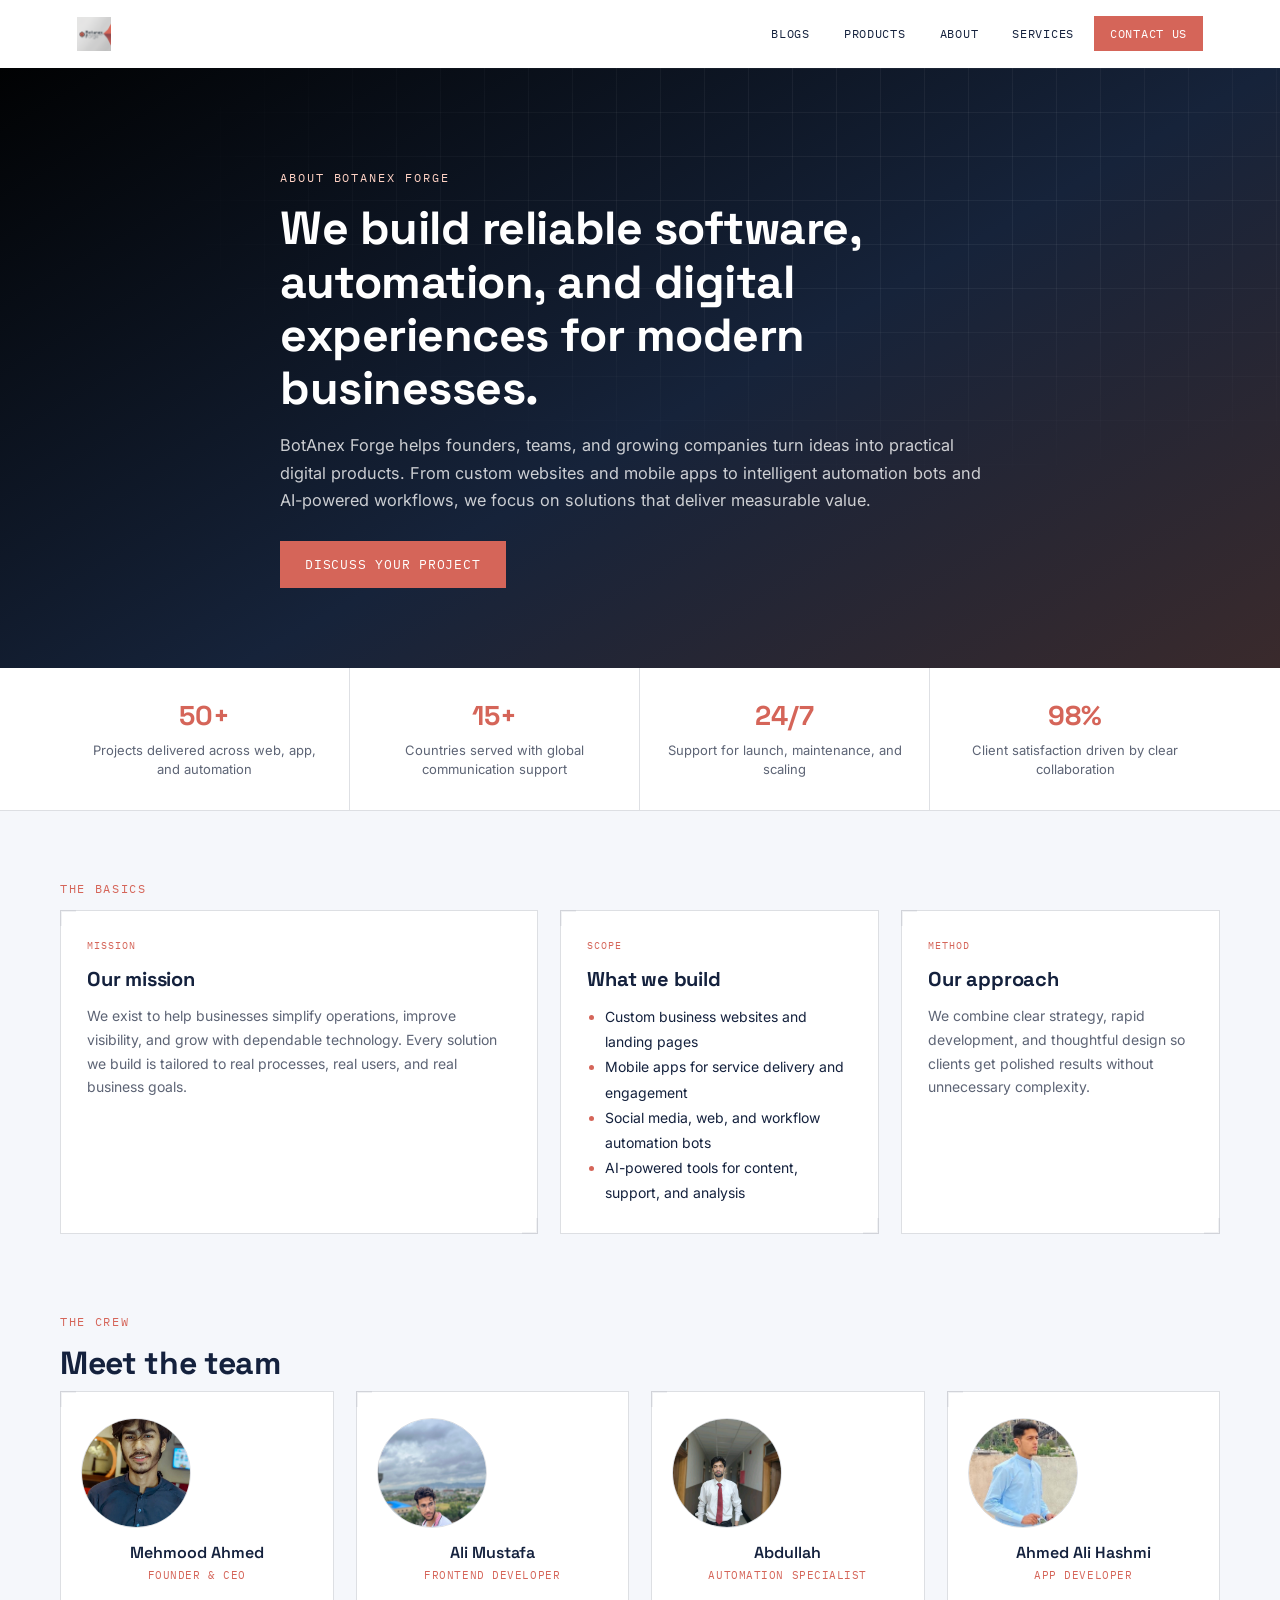
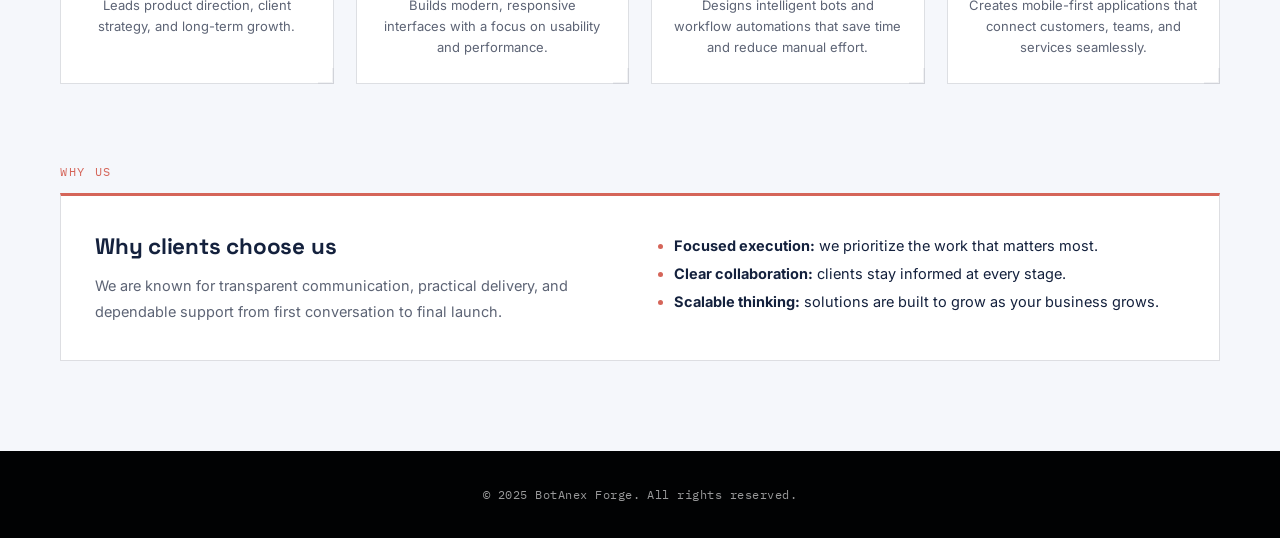
==== commit 352099aa: "Added Blogs" ====
--- a/about.html
+++ b/about.html
@@ -13,7 +13,7 @@
 
     <nav id="siteNav">
         <div class="logo">
-            <a href="home.html"><img src="images/logo.jpg" alt="BotAnex Forge logo"></a>
+            <a href="index.html"><img src="images/logo.jpg" alt="BotAnex Forge logo"></a>
         </div>
 
         <button class="nav-toggle" id="navToggle" aria-label="Open menu" aria-expanded="false" aria-controls="navLinks">
@@ -21,6 +21,7 @@
         </button>
 
         <ul id="navLinks">
+            <li><a href="blogs/blogs.html">Blogs</a></li>
             <li><a href="products.html">Products</a></li>
             <li><a href="about.html">About</a></li>
             <li class="dropdown">
